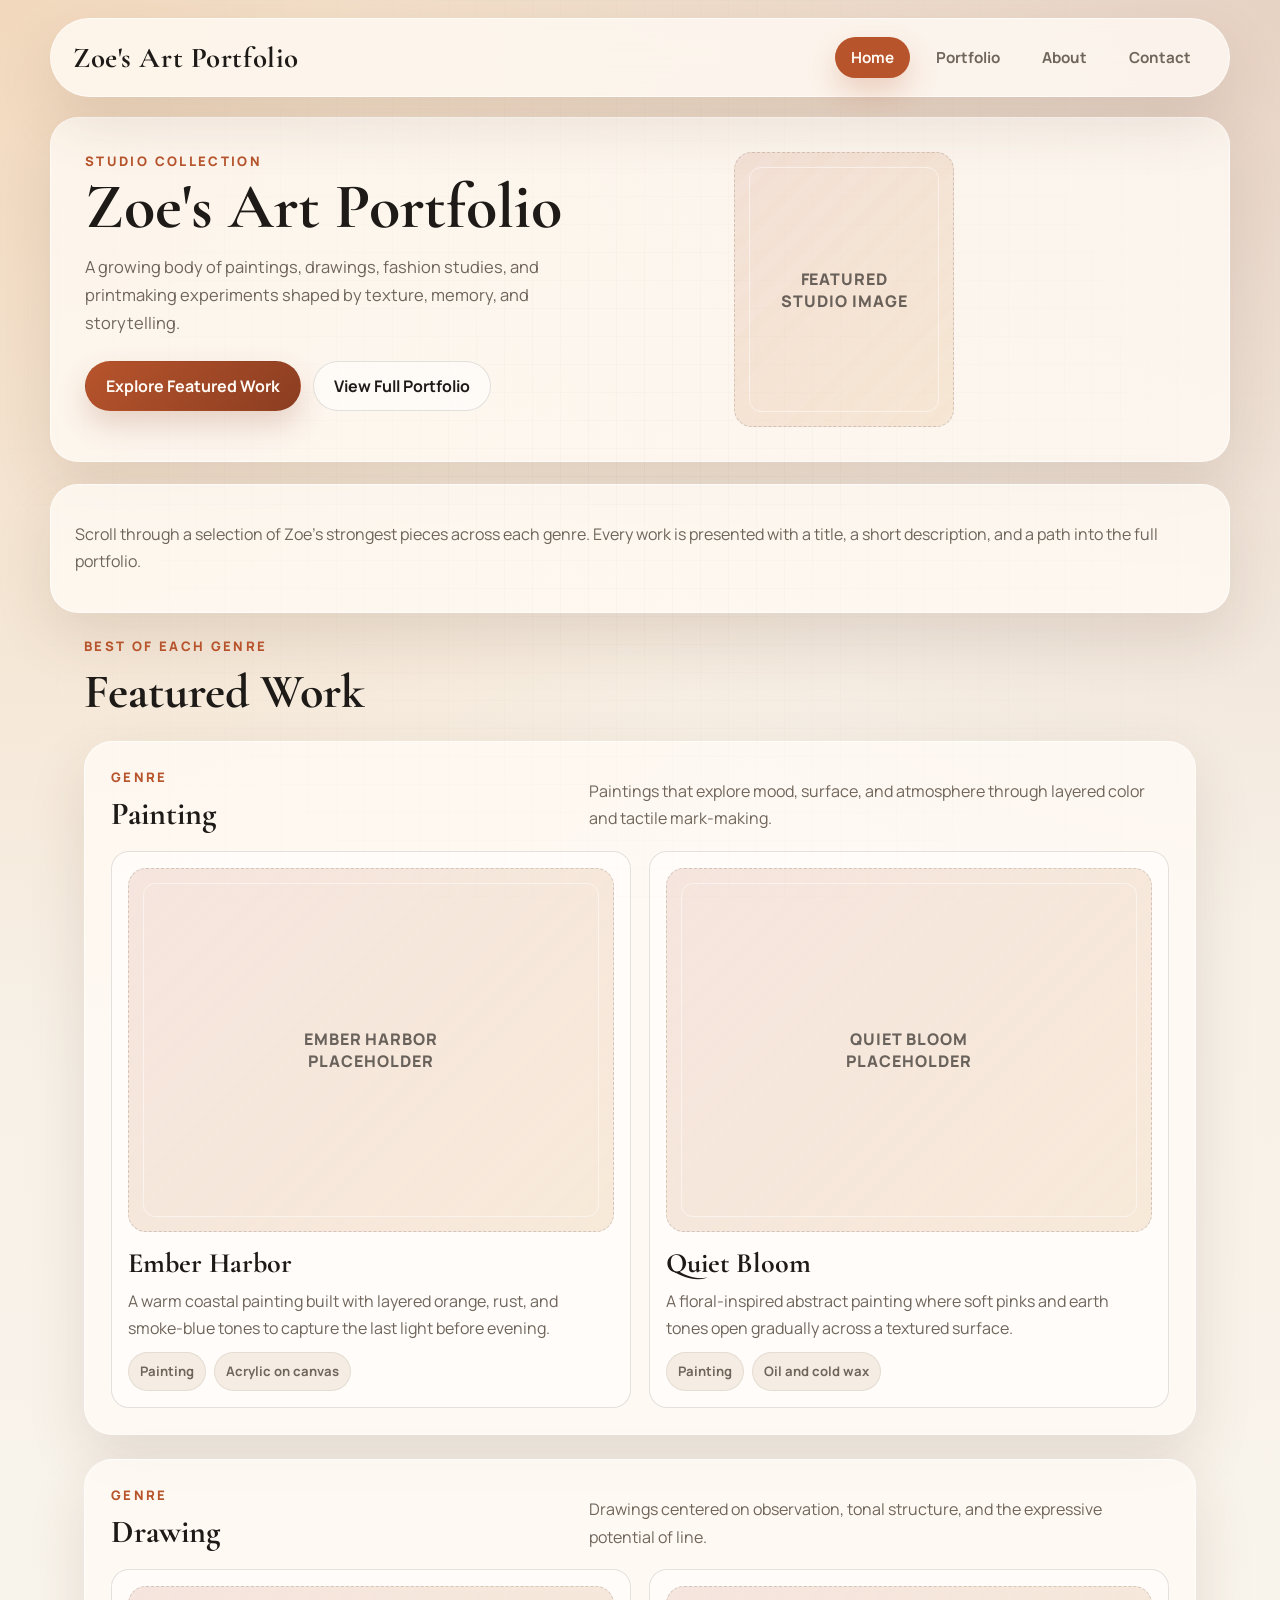
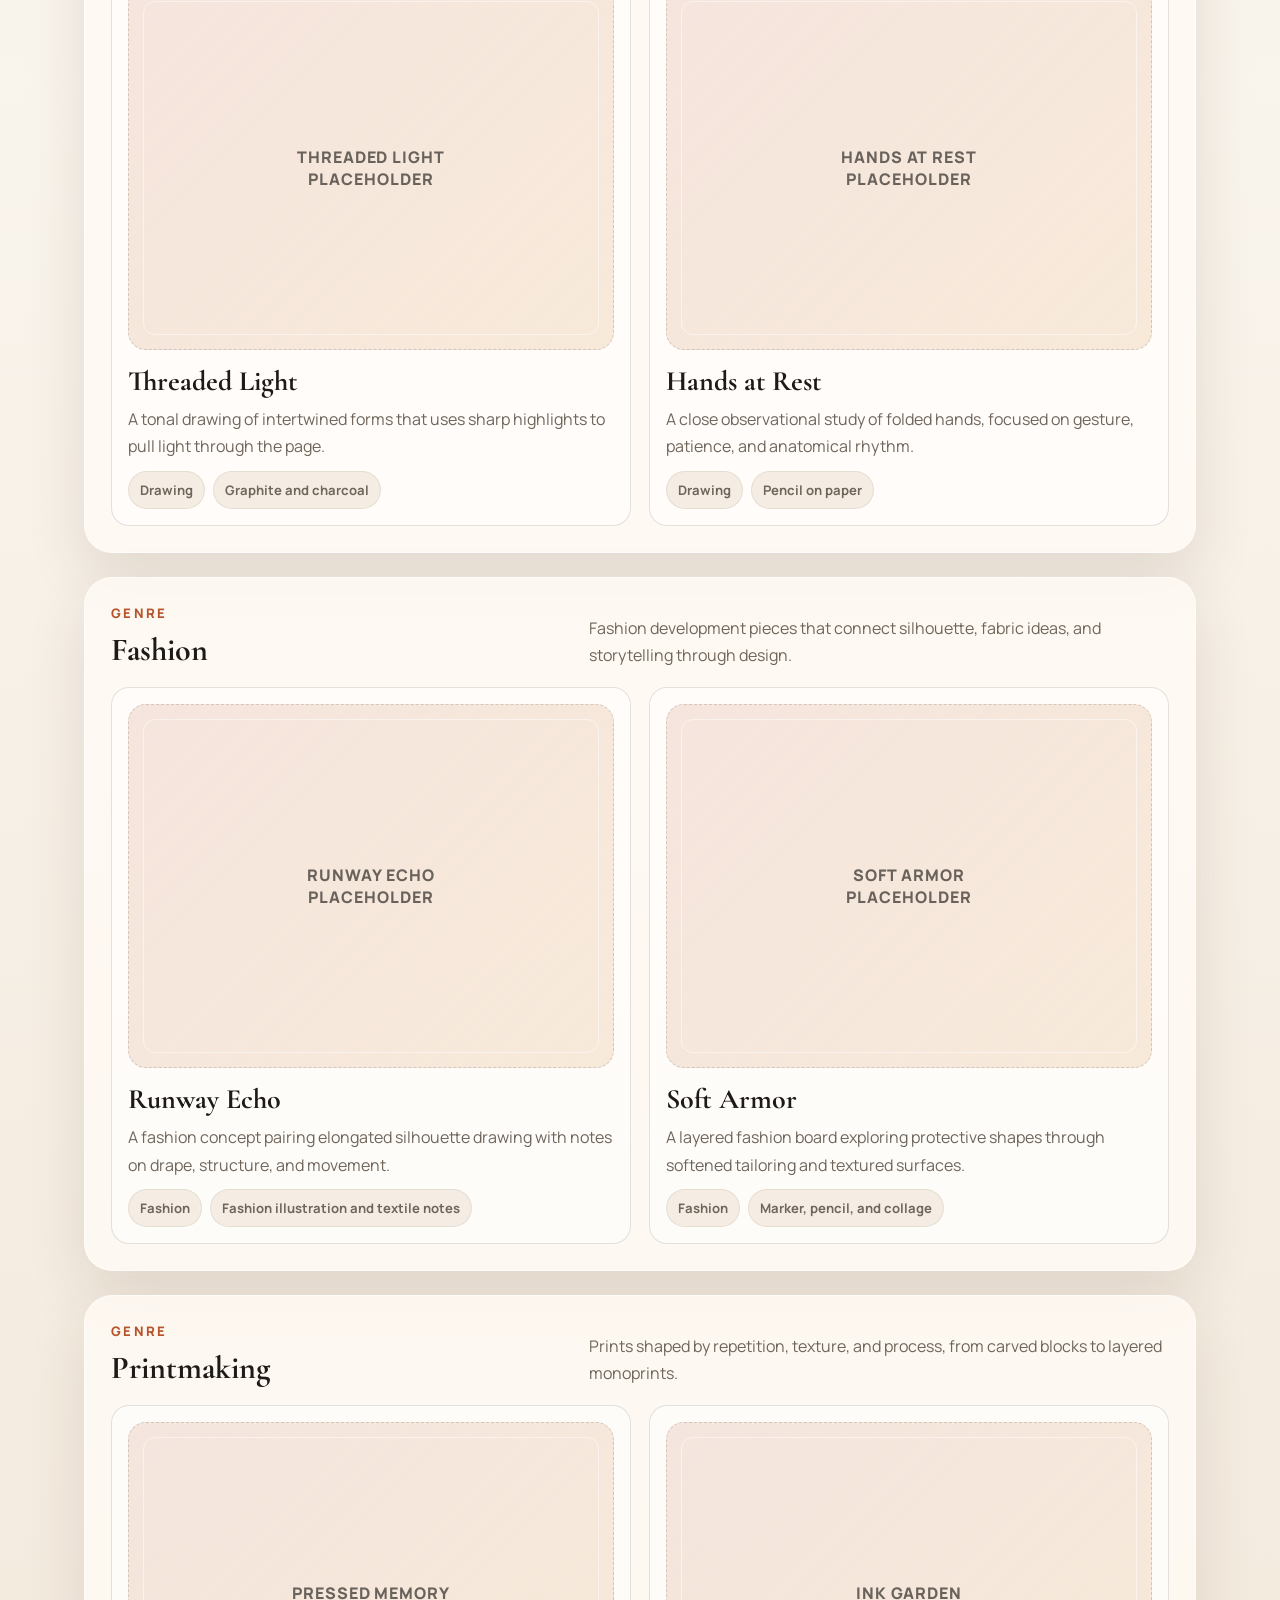
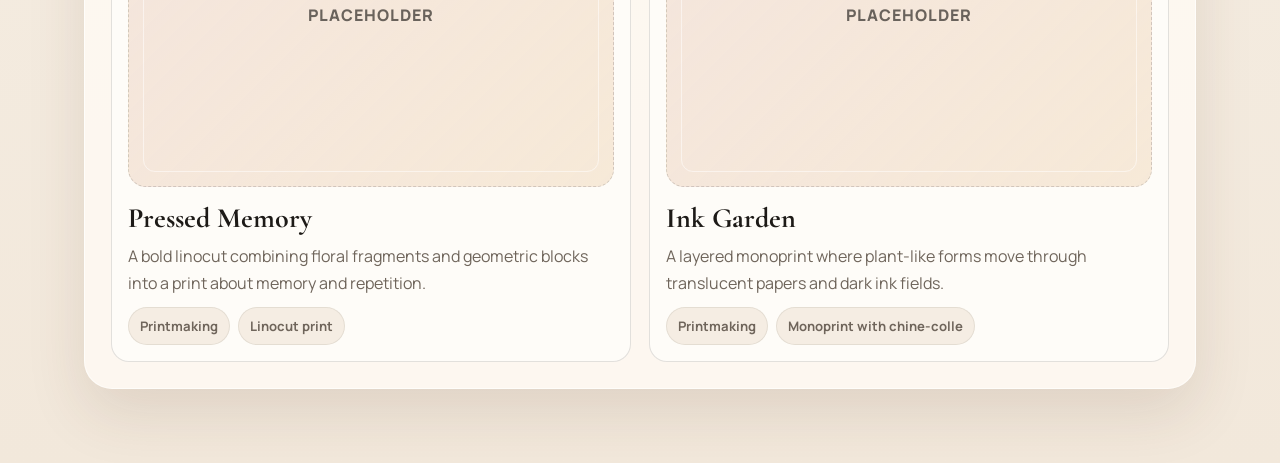
==== index.html @ 20c99c29 "Initial Zoe art portfolio site" ====
<!DOCTYPE html>
<html lang="en">
  <head>
    <meta charset="UTF-8" />
    <meta name="viewport" content="width=device-width, initial-scale=1.0" />
    <title>Zoe's Art Portfolio | Home</title>
    <link rel="preconnect" href="https://fonts.googleapis.com" />
    <link rel="preconnect" href="https://fonts.gstatic.com" crossorigin />
    <link
      href="https://fonts.googleapis.com/css2?family=Cormorant+Garamond:wght@500;600;700&family=Manrope:wght@400;500;600;700&display=swap"
      rel="stylesheet"
    />
    <link rel="stylesheet" href="styles.css" />
  </head>
  <body data-page="home">
    <div class="page-shell">
      <header class="site-header">
        <a class="brand" href="index.html">Zoe's Art Portfolio</a>
        <nav class="site-nav" aria-label="Main navigation">
          <a href="index.html">Home</a>
          <a href="portfolio.html">Portfolio</a>
          <a href="about.html">About</a>
          <a href="contact.html">Contact</a>
        </nav>
      </header>

      <main>
        <section class="hero">
          <div class="hero-copy">
            <p class="eyebrow">Studio Collection</p>
            <h1>Zoe's Art Portfolio</h1>
            <p class="hero-text">
              A growing body of paintings, drawings, fashion studies, and
              printmaking experiments shaped by texture, memory, and
              storytelling.
            </p>
            <div class="hero-actions">
              <a class="button" href="#featured-work">Explore Featured Work</a>
              <a class="button button-secondary" href="portfolio.html"
                >View Full Portfolio</a
              >
            </div>
          </div>
          <div class="hero-art">
            <div class="placeholder placeholder-tall">
              <span>Featured Studio Image</span>
            </div>
          </div>
        </section>

        <section class="intro-strip">
          <p>
            Scroll through a selection of Zoe's strongest pieces across each
            genre. Every work is presented with a title, a short description,
            and a path into the full portfolio.
          </p>
        </section>

        <section id="featured-work" class="content-section">
          <div class="section-heading">
            <p class="eyebrow">Best of Each Genre</p>
            <h2>Featured Work</h2>
          </div>
          <div id="home-featured-sections" class="genre-stack"></div>
        </section>
      </main>
    </div>

    <script src="script.js"></script>
  </body>
  </html>
---- styles.css ----
:root {
  --bg: #f7efe5;
  --surface: rgba(255, 250, 244, 0.82);
  --surface-strong: #fffaf4;
  --ink: #1d1a17;
  --muted: #6f655b;
  --accent: #b7542c;
  --accent-deep: #8b3d21;
  --line: rgba(29, 26, 23, 0.12);
  --shadow: 0 24px 60px rgba(79, 52, 34, 0.12);
  --radius-lg: 28px;
  --radius-md: 18px;
  --radius-sm: 12px;
  --content-width: 1180px;
}

* {
  box-sizing: border-box;
}

html {
  scroll-behavior: smooth;
}

body {
  margin: 0;
  min-height: 100vh;
  color: var(--ink);
  font-family: "Manrope", sans-serif;
  background:
    radial-gradient(circle at top left, rgba(234, 164, 93, 0.28), transparent 28%),
    radial-gradient(circle at top right, rgba(166, 89, 58, 0.18), transparent 24%),
    linear-gradient(180deg, #f5ede2 0%, #f9f4ec 46%, #f2e8db 100%);
}

body::before {
  content: "";
  position: fixed;
  inset: 0;
  pointer-events: none;
  background-image:
    linear-gradient(rgba(29, 26, 23, 0.02) 1px, transparent 1px),
    linear-gradient(90deg, rgba(29, 26, 23, 0.02) 1px, transparent 1px);
  background-size: 28px 28px;
  mask-image: radial-gradient(circle at center, black, transparent 90%);
}

.page-shell {
  width: min(calc(100% - 32px), var(--content-width));
  margin: 18px auto 40px;
}

.site-header {
  position: sticky;
  top: 16px;
  z-index: 20;
  display: flex;
  align-items: center;
  justify-content: space-between;
  gap: 18px;
  padding: 18px 22px;
  margin-bottom: 20px;
  background: rgba(255, 250, 244, 0.8);
  backdrop-filter: blur(18px);
  border: 1px solid rgba(255, 255, 255, 0.55);
  border-radius: 999px;
  box-shadow: var(--shadow);
}

.brand,
.site-nav a,
.button,
.art-link {
  transition:
    transform 180ms ease,
    background-color 180ms ease,
    color 180ms ease,
    border-color 180ms ease,
    box-shadow 180ms ease;
}

.brand {
  color: var(--ink);
  font-family: "Cormorant Garamond", serif;
  font-size: 1.8rem;
  font-weight: 700;
  text-decoration: none;
  letter-spacing: 0.02em;
}

.brand:hover,
.site-nav a:hover,
.button:hover,
.art-link:hover {
  transform: translateY(-1px);
}

.site-nav {
  display: flex;
  flex-wrap: wrap;
  justify-content: flex-end;
  gap: 10px;
}

.site-nav a {
  padding: 10px 16px;
  color: var(--muted);
  font-size: 0.95rem;
  font-weight: 700;
  text-decoration: none;
  border-radius: 999px;
}

body[data-page="home"] .site-nav a[href="index.html"],
body[data-page="portfolio"] .site-nav a[href="portfolio.html"],
body[data-page="artwork"] .site-nav a[href="portfolio.html"],
body[data-page="about"] .site-nav a[href="about.html"],
body[data-page="contact"] .site-nav a[href="contact.html"] {
  color: var(--surface-strong);
  background: var(--accent);
  box-shadow: 0 14px 30px rgba(183, 84, 44, 0.24);
}

.hero,
.page-hero,
.intro-strip,
.genre-section,
.about-layout,
.contact-layout,
.artwork-layout,
.artwork-empty {
  background: var(--surface);
  border: 1px solid rgba(255, 255, 255, 0.58);
  border-radius: var(--radius-lg);
  box-shadow: var(--shadow);
}

.hero {
  display: grid;
  grid-template-columns: 1.15fr 0.85fr;
  gap: 26px;
  padding: 34px;
  overflow: hidden;
}

.hero-copy,
.page-hero,
.about-copy,
.contact-copy,
.artwork-copy {
  position: relative;
  z-index: 1;
}

.hero-copy h1,
.page-hero h1,
.about-copy h1,
.contact-copy h1,
.artwork-copy h1 {
  margin: 0 0 10px;
  font-family: "Cormorant Garamond", serif;
  font-size: clamp(2.7rem, 5vw, 5.1rem);
  line-height: 0.92;
}

.hero-text,
.page-hero p,
.about-copy p,
.contact-copy p,
.artwork-copy p,
.art-card p,
.genre-intro,
.intro-strip p,
.meta-chip {
  color: var(--muted);
  line-height: 1.7;
}

.hero-text {
  max-width: 48ch;
  margin-bottom: 24px;
  font-size: 1.03rem;
}

.hero-actions {
  display: flex;
  flex-wrap: wrap;
  gap: 12px;
}

.button {
  display: inline-flex;
  align-items: center;
  justify-content: center;
  padding: 13px 20px;
  color: var(--surface-strong);
  font-weight: 700;
  text-decoration: none;
  background: linear-gradient(135deg, var(--accent), var(--accent-deep));
  border: 1px solid transparent;
  border-radius: 999px;
  cursor: pointer;
  box-shadow: 0 14px 30px rgba(139, 61, 33, 0.2);
}

.button-secondary {
  color: var(--ink);
  background: rgba(255, 255, 255, 0.55);
  border-color: var(--line);
  box-shadow: none;
}

.button:focus-visible,
.site-nav a:focus-visible,
.art-link:focus-visible,
.contact-card a:focus-visible {
  outline: 2px solid rgba(183, 84, 44, 0.5);
  outline-offset: 3px;
}

.hero-art {
  display: flex;
  align-items: stretch;
}

.page-hero,
.content-section,
.about-layout,
.contact-layout {
  padding: 34px;
}

.page-hero-compact {
  margin-bottom: 24px;
}

.intro-strip {
  margin: 22px 0 24px;
  padding: 20px 24px;
}

.content-section {
  padding-top: 0;
  background: transparent;
  border: none;
  box-shadow: none;
}

.section-heading {
  margin-bottom: 20px;
}

.section-heading h2,
.genre-header h3,
.artwork-gallery h2 {
  margin: 0;
  font-family: "Cormorant Garamond", serif;
}

.section-heading h2 {
  font-size: clamp(2rem, 4vw, 3rem);
}

.eyebrow {
  margin: 0 0 8px;
  color: var(--accent);
  font-size: 0.82rem;
  font-weight: 800;
  letter-spacing: 0.18em;
  text-transform: uppercase;
}

.genre-stack {
  display: grid;
  gap: 24px;
}

.genre-section {
  padding: 26px;
}

.genre-header {
  display: flex;
  flex-wrap: wrap;
  align-items: end;
  justify-content: space-between;
  gap: 16px;
  margin-bottom: 18px;
}

.genre-header h3 {
  font-size: 2rem;
}

.genre-intro {
  max-width: 58ch;
  margin: 0;
}

.art-grid {
  display: grid;
  grid-template-columns: repeat(2, minmax(0, 1fr));
  gap: 18px;
}

.portfolio-grid {
  grid-template-columns: repeat(3, minmax(0, 1fr));
}

.art-link {
  display: block;
  color: inherit;
  text-decoration: none;
}

.art-card {
  height: 100%;
  padding: 16px;
  background: rgba(255, 255, 255, 0.56);
  border: 1px solid var(--line);
  border-radius: var(--radius-md);
}

.art-card:hover {
  background: rgba(255, 255, 255, 0.84);
  box-shadow: 0 16px 30px rgba(104, 70, 43, 0.1);
}

.art-card h4 {
  margin: 14px 0 8px;
  font-family: "Cormorant Garamond", serif;
  font-size: 1.75rem;
}

.art-card p {
  margin: 0 0 10px;
}

.art-meta {
  display: flex;
  flex-wrap: wrap;
  gap: 8px;
}

.meta-chip {
  display: inline-flex;
  padding: 7px 11px;
  font-size: 0.82rem;
  font-weight: 700;
  background: rgba(245, 237, 226, 0.95);
  border: 1px solid rgba(29, 26, 23, 0.08);
  border-radius: 999px;
}

.placeholder {
  position: relative;
  display: grid;
  place-items: center;
  min-height: 220px;
  overflow: hidden;
  color: rgba(29, 26, 23, 0.65);
  font-weight: 800;
  text-align: center;
  letter-spacing: 0.06em;
  text-transform: uppercase;
  background:
    linear-gradient(135deg, rgba(183, 84, 44, 0.14), rgba(224, 173, 111, 0.24)),
    repeating-linear-gradient(
      -45deg,
      rgba(255, 255, 255, 0.34) 0,
      rgba(255, 255, 255, 0.34) 12px,
      rgba(255, 255, 255, 0.18) 12px,
      rgba(255, 255, 255, 0.18) 24px
    );
  border: 1px dashed rgba(29, 26, 23, 0.16);
  border-radius: var(--radius-md);
}

.placeholder::after {
  content: "";
  position: absolute;
  inset: 14px;
  border: 1px solid rgba(255, 255, 255, 0.5);
  border-radius: calc(var(--radius-md) - 6px);
}

.placeholder span {
  position: relative;
  z-index: 1;
  width: min(70%, 220px);
}

.placeholder-square {
  aspect-ratio: 1 / 1;
  min-height: 0;
}

.placeholder-landscape {
  aspect-ratio: 4 / 3;
  min-height: 0;
}

.placeholder-tall {
  min-height: 100%;
  aspect-ratio: 4 / 5;
}

.placeholder-portrait {
  aspect-ratio: 3 / 4;
  min-height: 0;
}

.about-layout,
.contact-layout,
.artwork-layout {
  display: grid;
  gap: 28px;
}

.about-layout {
  grid-template-columns: 0.9fr 1.1fr;
  align-items: center;
}

.contact-layout {
  grid-template-columns: 0.88fr 1.12fr;
}

.contact-card {
  padding: 18px;
  margin-top: 24px;
  background: rgba(255, 255, 255, 0.56);
  border: 1px solid var(--line);
  border-radius: var(--radius-md);
}

.contact-label {
  margin: 0 0 6px;
  color: var(--ink);
  font-size: 0.78rem;
  font-weight: 800;
  letter-spacing: 0.16em;
  text-transform: uppercase;
}

.contact-card a {
  color: var(--accent-deep);
  font-size: 1.05rem;
  font-weight: 700;
  text-decoration: none;
}

.contact-form {
  display: grid;
  gap: 16px;
  padding: 24px;
  background: rgba(255, 255, 255, 0.56);
  border: 1px solid var(--line);
  border-radius: var(--radius-lg);
}

.contact-form label {
  display: grid;
  gap: 8px;
  font-size: 0.92rem;
  font-weight: 700;
}

.contact-form input,
.contact-form textarea {
  width: 100%;
  padding: 14px 15px;
  color: var(--ink);
  font: inherit;
  background: rgba(255, 250, 244, 0.95);
  border: 1px solid rgba(29, 26, 23, 0.14);
  border-radius: var(--radius-sm);
}

.contact-form input:focus,
.contact-form textarea:focus {
  outline: 2px solid rgba(183, 84, 44, 0.18);
  border-color: var(--accent);
}

.form-note {
  margin: 0;
  color: var(--muted);
  font-size: 0.92rem;
}

.artwork-layout {
  grid-template-columns: 1.05fr 0.95fr;
  padding: 34px;
}

.artwork-main-image {
  margin-bottom: 16px;
}

.artwork-thumbs {
  display: grid;
  grid-template-columns: repeat(3, minmax(0, 1fr));
  gap: 12px;
}

.artwork-copy .eyebrow {
  margin-bottom: 10px;
}

.artwork-copy h1 {
  font-size: clamp(2.4rem, 4vw, 4.3rem);
}

.artwork-copy .art-meta {
  margin: 18px 0 22px;
}

.artwork-empty {
  padding: 34px;
  text-align: center;
}

.artwork-empty p {
  max-width: 52ch;
  margin: 0 auto 18px;
  color: var(--muted);
  line-height: 1.7;
}

@media (max-width: 980px) {
  .site-header,
  .hero,
  .about-layout,
  .contact-layout,
  .artwork-layout {
    grid-template-columns: 1fr;
  }

  .site-header {
    border-radius: 28px;
  }

  .hero-art {
    min-height: 320px;
  }

  .portfolio-grid {
    grid-template-columns: repeat(2, minmax(0, 1fr));
  }
}

@media (max-width: 720px) {
  .page-shell {
    width: min(calc(100% - 20px), var(--content-width));
    margin-top: 10px;
  }

  .site-header,
  .hero,
  .page-hero,
  .genre-section,
  .about-layout,
  .contact-layout,
  .artwork-layout,
  .artwork-empty {
    padding: 22px;
  }

  .site-nav {
    justify-content: flex-start;
  }

  .art-grid,
  .portfolio-grid,
  .artwork-thumbs {
    grid-template-columns: 1fr;
  }

  .hero-copy h1,
  .page-hero h1,
  .about-copy h1,
  .contact-copy h1,
  .artwork-copy h1 {
    line-height: 1;
  }
}

@media (prefers-reduced-motion: reduce) {
  html {
    scroll-behavior: auto;
  }

  .brand,
  .site-nav a,
  .button,
  .art-link {
    transition: none;
  }
}
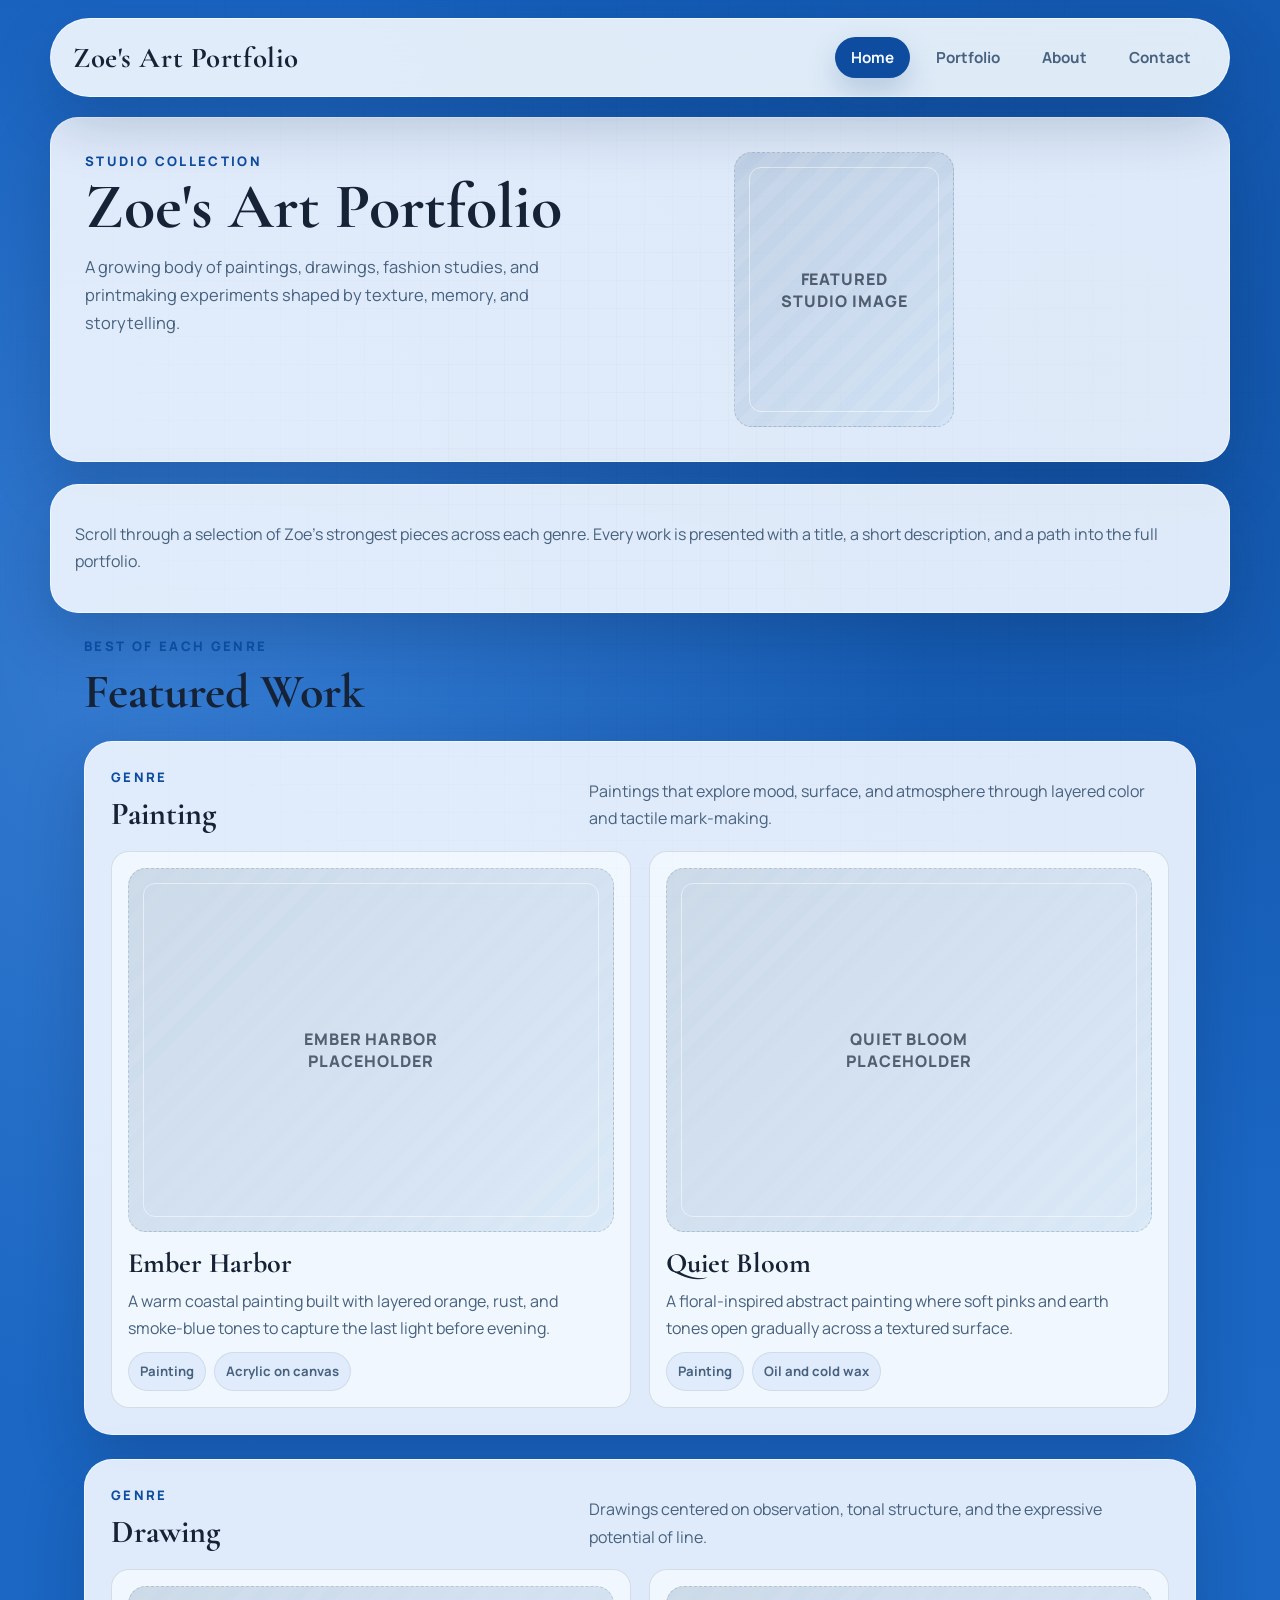
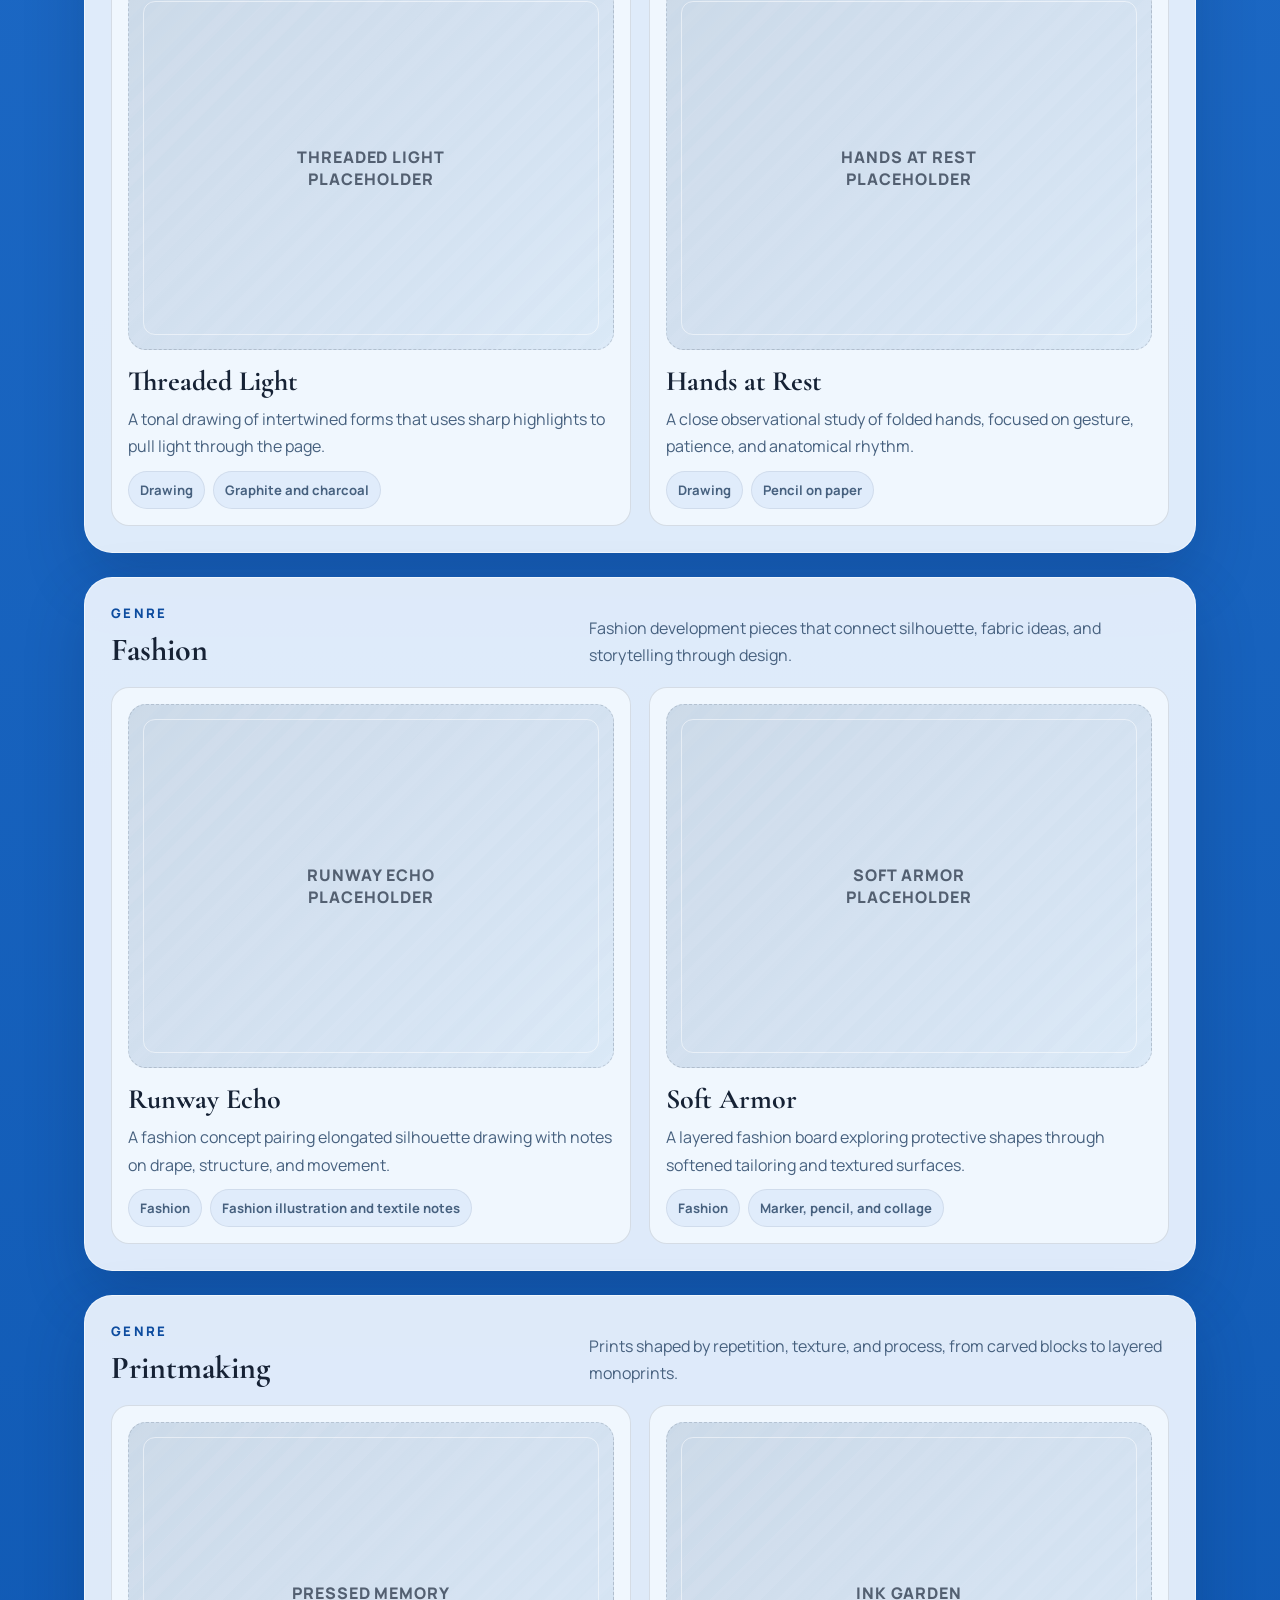
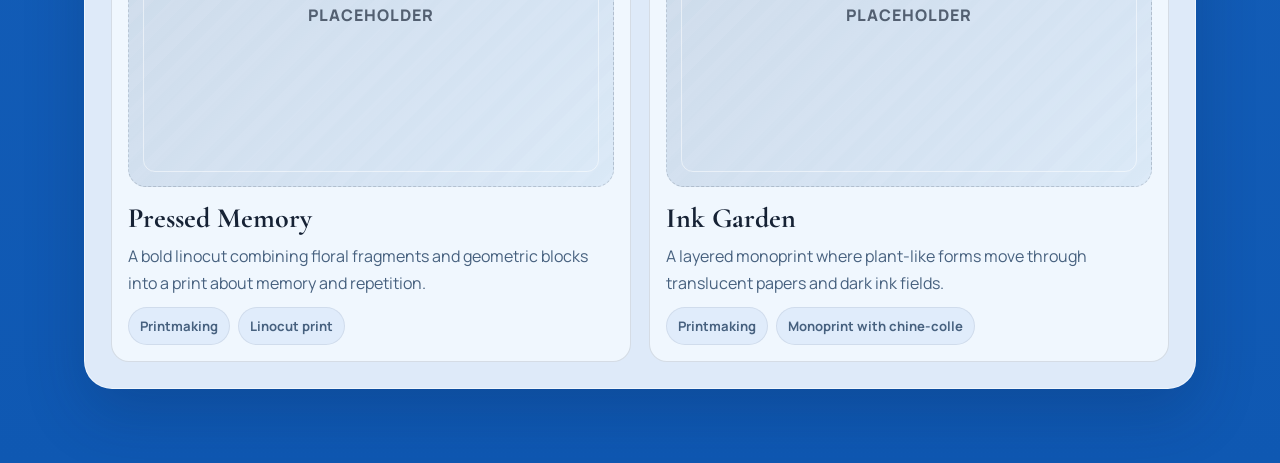
==== commit 36efd502: "Set cobalt blue background and remove hero buttons" ====
--- a/index.html
+++ b/index.html
@@ -34,12 +34,6 @@
               printmaking experiments shaped by texture, memory, and
               storytelling.
             </p>
-            <div class="hero-actions">
-              <a class="button" href="#featured-work">Explore Featured Work</a>
-              <a class="button button-secondary" href="portfolio.html"
-                >View Full Portfolio</a
-              >
-            </div>
           </div>
           <div class="hero-art">
             <div class="placeholder placeholder-tall">
--- a/styles.css
+++ b/styles.css
@@ -1,13 +1,13 @@
 :root {
-  --bg: #f7efe5;
-  --surface: rgba(255, 250, 244, 0.82);
-  --surface-strong: #fffaf4;
-  --ink: #1d1a17;
-  --muted: #6f655b;
-  --accent: #b7542c;
-  --accent-deep: #8b3d21;
-  --line: rgba(29, 26, 23, 0.12);
-  --shadow: 0 24px 60px rgba(79, 52, 34, 0.12);
+  --bg: #1560bd;
+  --surface: rgba(240, 247, 255, 0.92);
+  --surface-strong: #f7fbff;
+  --ink: #162235;
+  --muted: #47617f;
+  --accent: #0d4c9f;
+  --accent-deep: #08366f;
+  --line: rgba(22, 34, 53, 0.12);
+  --shadow: 0 24px 60px rgba(8, 33, 72, 0.22);
   --radius-lg: 28px;
   --radius-md: 18px;
   --radius-sm: 12px;
@@ -27,10 +27,11 @@
   min-height: 100vh;
   color: var(--ink);
   font-family: "Manrope", sans-serif;
-  background:
-    radial-gradient(circle at top left, rgba(234, 164, 93, 0.28), transparent 28%),
-    radial-gradient(circle at top right, rgba(166, 89, 58, 0.18), transparent 24%),
-    linear-gradient(180deg, #f5ede2 0%, #f9f4ec 46%, #f2e8db 100%);
+  background-color: var(--bg);
+  background-image:
+    radial-gradient(circle at 12% 18%, rgba(117, 175, 243, 0.3), transparent 24%),
+    radial-gradient(circle at 86% 10%, rgba(6, 39, 86, 0.22), transparent 24%),
+    linear-gradient(180deg, #1560bd 0%, #1b67c3 42%, #0f58b2 100%);
 }
 
 body::before {
@@ -39,8 +40,8 @@
   inset: 0;
   pointer-events: none;
   background-image:
-    linear-gradient(rgba(29, 26, 23, 0.02) 1px, transparent 1px),
-    linear-gradient(90deg, rgba(29, 26, 23, 0.02) 1px, transparent 1px);
+    linear-gradient(rgba(22, 34, 53, 0.02) 1px, transparent 1px),
+    linear-gradient(90deg, rgba(22, 34, 53, 0.02) 1px, transparent 1px);
   background-size: 28px 28px;
   mask-image: radial-gradient(circle at center, black, transparent 90%);
 }
@@ -60,7 +61,7 @@
   gap: 18px;
   padding: 18px 22px;
   margin-bottom: 20px;
-  background: rgba(255, 250, 244, 0.8);
+  background: rgba(247, 251, 255, 0.9);
   backdrop-filter: blur(18px);
   border: 1px solid rgba(255, 255, 255, 0.55);
   border-radius: 999px;
@@ -118,7 +119,7 @@
 body[data-page="contact"] .site-nav a[href="contact.html"] {
   color: var(--surface-strong);
   background: var(--accent);
-  box-shadow: 0 14px 30px rgba(183, 84, 44, 0.24);
+  box-shadow: 0 14px 30px rgba(47, 95, 147, 0.24);
 }
 
 .hero,
@@ -182,12 +183,6 @@
   font-size: 1.03rem;
 }
 
-.hero-actions {
-  display: flex;
-  flex-wrap: wrap;
-  gap: 12px;
-}
-
 .button {
   display: inline-flex;
   align-items: center;
@@ -200,12 +195,12 @@
   border: 1px solid transparent;
   border-radius: 999px;
   cursor: pointer;
-  box-shadow: 0 14px 30px rgba(139, 61, 33, 0.2);
+  box-shadow: 0 14px 30px rgba(30, 65, 105, 0.22);
 }
 
 .button-secondary {
   color: var(--ink);
-  background: rgba(255, 255, 255, 0.55);
+  background: rgba(245, 250, 255, 0.86);
   border-color: var(--line);
   box-shadow: none;
 }
@@ -214,7 +209,7 @@
 .site-nav a:focus-visible,
 .art-link:focus-visible,
 .contact-card a:focus-visible {
-  outline: 2px solid rgba(183, 84, 44, 0.5);
+  outline: 2px solid rgba(47, 95, 147, 0.45);
   outline-offset: 3px;
 }
 
@@ -316,14 +311,14 @@
 .art-card {
   height: 100%;
   padding: 16px;
-  background: rgba(255, 255, 255, 0.56);
+  background: rgba(245, 250, 255, 0.78);
   border: 1px solid var(--line);
   border-radius: var(--radius-md);
 }
 
 .art-card:hover {
-  background: rgba(255, 255, 255, 0.84);
-  box-shadow: 0 16px 30px rgba(104, 70, 43, 0.1);
+  background: rgba(249, 252, 255, 0.96);
+  box-shadow: 0 16px 30px rgba(12, 45, 93, 0.18);
 }
 
 .art-card h4 {
@@ -347,8 +342,8 @@
   padding: 7px 11px;
   font-size: 0.82rem;
   font-weight: 700;
-  background: rgba(245, 237, 226, 0.95);
-  border: 1px solid rgba(29, 26, 23, 0.08);
+  background: rgba(224, 236, 251, 0.98);
+  border: 1px solid rgba(22, 34, 53, 0.08);
   border-radius: 999px;
 }
 
@@ -358,21 +353,21 @@
   place-items: center;
   min-height: 220px;
   overflow: hidden;
-  color: rgba(29, 26, 23, 0.65);
+  color: rgba(22, 34, 53, 0.68);
   font-weight: 800;
   text-align: center;
   letter-spacing: 0.06em;
   text-transform: uppercase;
   background:
-    linear-gradient(135deg, rgba(183, 84, 44, 0.14), rgba(224, 173, 111, 0.24)),
+    linear-gradient(135deg, rgba(45, 92, 147, 0.2), rgba(169, 201, 233, 0.34)),
     repeating-linear-gradient(
       -45deg,
-      rgba(255, 255, 255, 0.34) 0,
-      rgba(255, 255, 255, 0.34) 12px,
+      rgba(255, 255, 255, 0.36) 0,
+      rgba(255, 255, 255, 0.36) 12px,
       rgba(255, 255, 255, 0.18) 12px,
       rgba(255, 255, 255, 0.18) 24px
     );
-  border: 1px dashed rgba(29, 26, 23, 0.16);
+  border: 1px dashed rgba(22, 34, 53, 0.16);
   border-radius: var(--radius-md);
 }
 
@@ -429,7 +424,7 @@
 .contact-card {
   padding: 18px;
   margin-top: 24px;
-  background: rgba(255, 255, 255, 0.56);
+  background: rgba(245, 250, 255, 0.78);
   border: 1px solid var(--line);
   border-radius: var(--radius-md);
 }
@@ -454,7 +449,7 @@
   display: grid;
   gap: 16px;
   padding: 24px;
-  background: rgba(255, 255, 255, 0.56);
+  background: rgba(245, 250, 255, 0.8);
   border: 1px solid var(--line);
   border-radius: var(--radius-lg);
 }
@@ -472,14 +467,14 @@
   padding: 14px 15px;
   color: var(--ink);
   font: inherit;
-  background: rgba(255, 250, 244, 0.95);
-  border: 1px solid rgba(29, 26, 23, 0.14);
+  background: rgba(250, 253, 255, 0.98);
+  border: 1px solid rgba(22, 34, 53, 0.14);
   border-radius: var(--radius-sm);
 }
 
 .contact-form input:focus,
 .contact-form textarea:focus {
-  outline: 2px solid rgba(183, 84, 44, 0.18);
+  outline: 2px solid rgba(47, 95, 147, 0.18);
   border-color: var(--accent);
 }
 
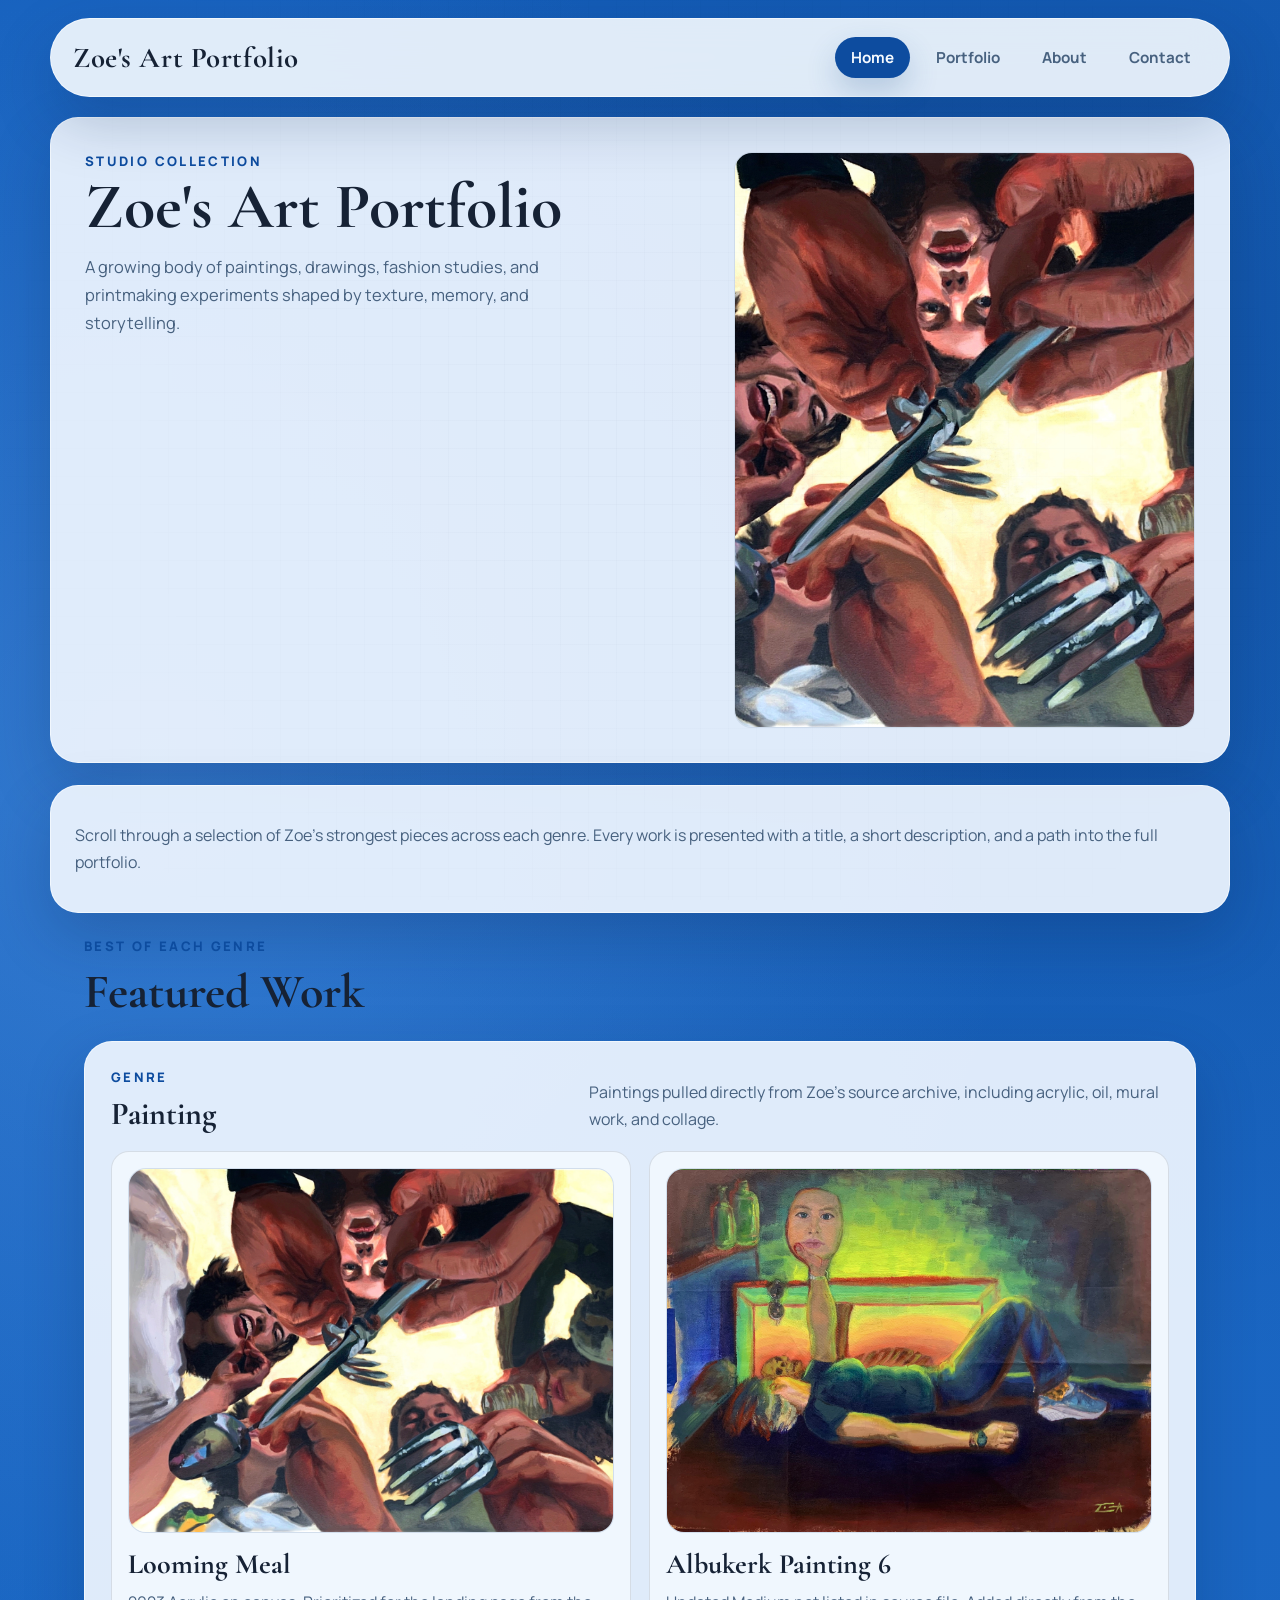
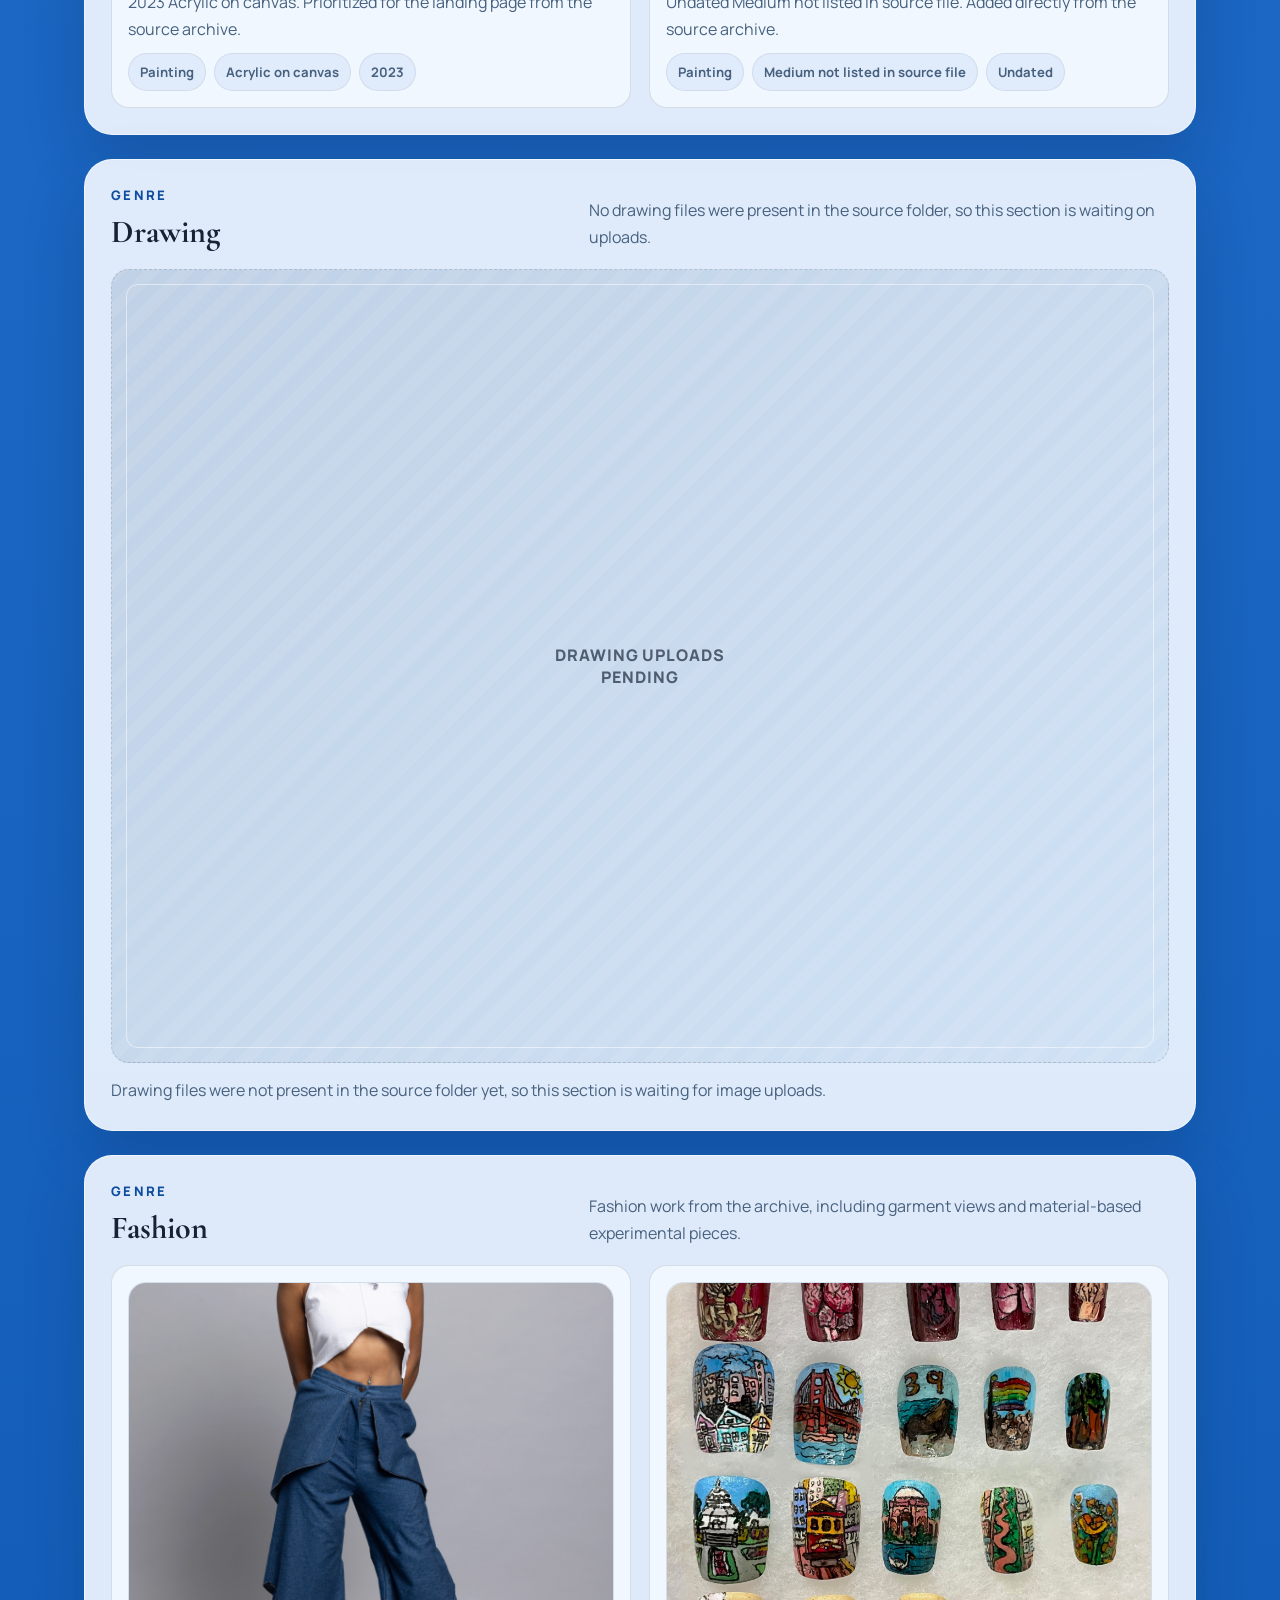
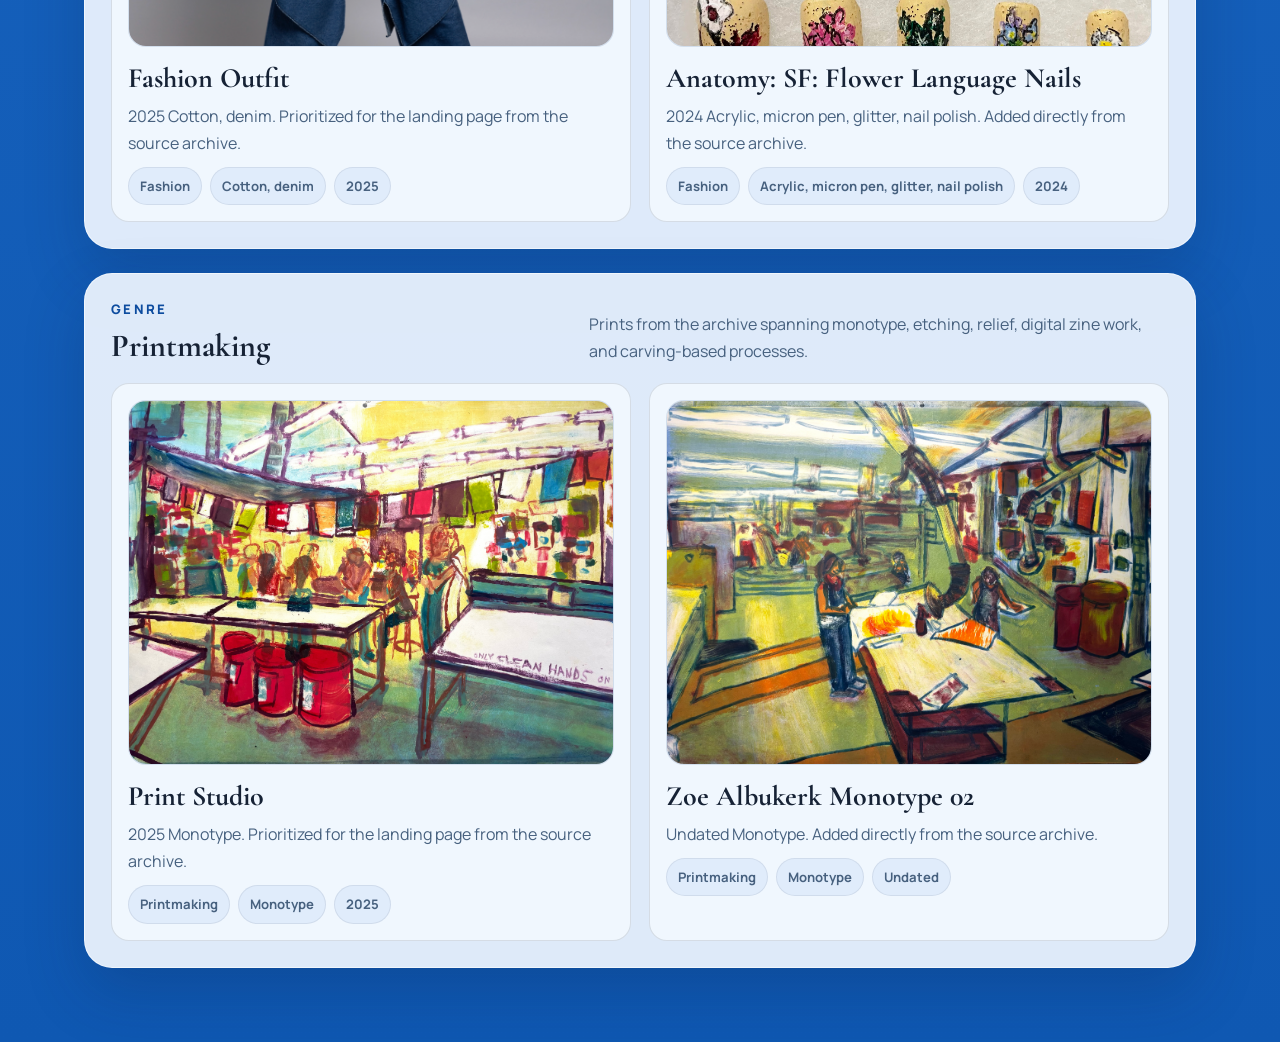
==== commit d800e598: "Add source artwork photos to portfolio site" ====
--- a/index.html
+++ b/index.html
@@ -36,8 +36,11 @@
             </p>
           </div>
           <div class="hero-art">
-            <div class="placeholder placeholder-tall">
-              <span>Featured Studio Image</span>
+            <div class="art-image-frame hero-image-frame">
+              <img
+                src="assets/artworks/paintings/looming-meal-2023-acrylic-on-canvas.jpeg"
+                alt="Looming Meal painting by Zoe"
+              />
             </div>
           </div>
         </section>
--- a/styles.css
+++ b/styles.css
@@ -218,6 +218,29 @@
   align-items: stretch;
 }
 
+.art-image-frame {
+  overflow: hidden;
+  background: rgba(224, 236, 251, 0.72);
+  border: 1px solid rgba(22, 34, 53, 0.08);
+  border-radius: var(--radius-md);
+}
+
+.art-image-frame img {
+  display: block;
+  width: 100%;
+  height: 100%;
+  object-fit: cover;
+}
+
+.art-card .art-image-frame {
+  aspect-ratio: 4 / 3;
+}
+
+.hero-image-frame {
+  min-height: 100%;
+  aspect-ratio: 4 / 5;
+}
+
 .page-hero,
 .content-section,
 .about-layout,
@@ -345,6 +368,17 @@
   background: rgba(224, 236, 251, 0.98);
   border: 1px solid rgba(22, 34, 53, 0.08);
   border-radius: 999px;
+}
+
+.empty-genre-note {
+  display: grid;
+  gap: 14px;
+}
+
+.empty-genre-note p {
+  margin: 0;
+  color: var(--muted);
+  line-height: 1.7;
 }
 
 .placeholder {
@@ -493,10 +527,18 @@
   margin-bottom: 16px;
 }
 
+.artwork-main-frame {
+  aspect-ratio: 4 / 3;
+}
+
 .artwork-thumbs {
   display: grid;
   grid-template-columns: repeat(3, minmax(0, 1fr));
   gap: 12px;
+}
+
+.art-thumb-frame {
+  aspect-ratio: 1 / 1;
 }
 
 .artwork-copy .eyebrow {
